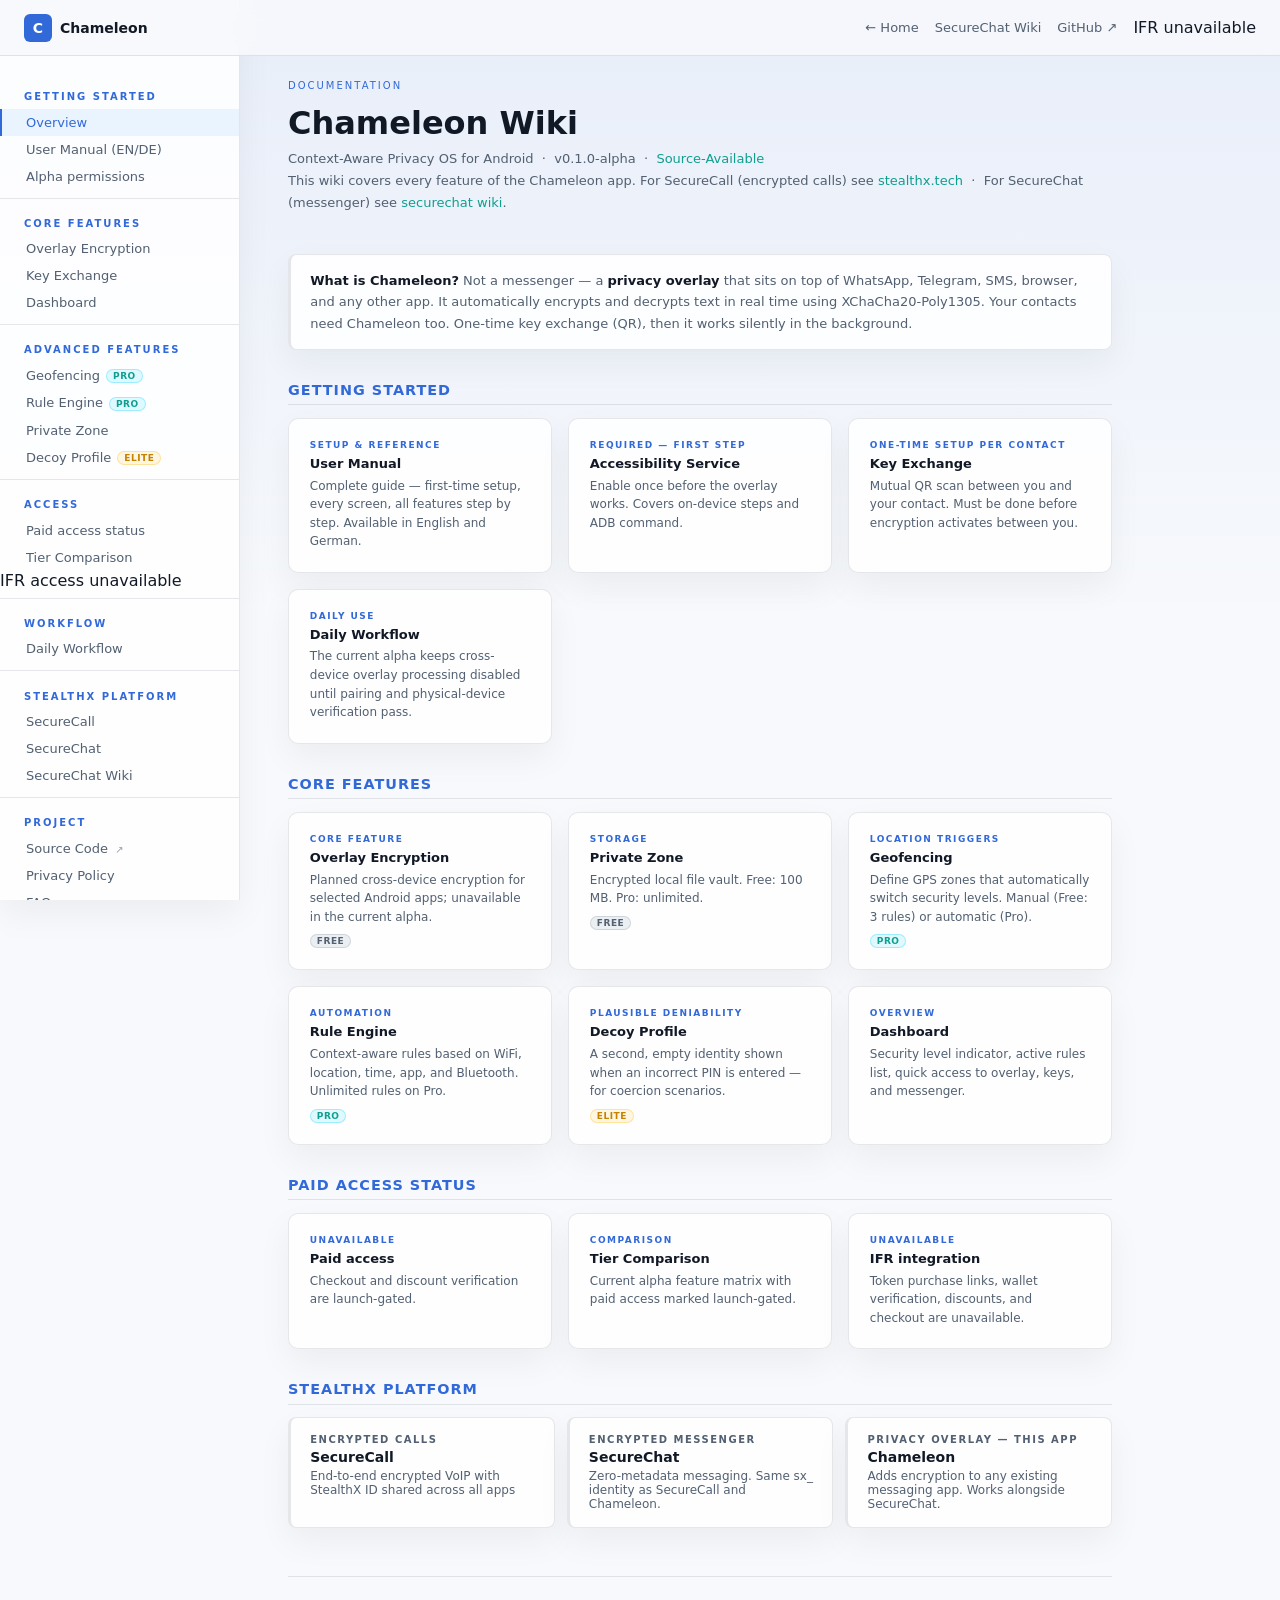
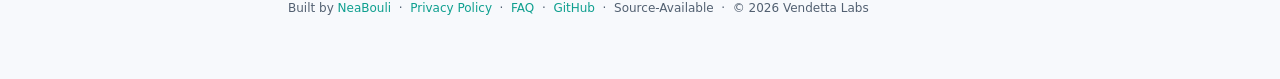
==== wiki/index.html @ fea1949b "fix: address Chameleon readiness review" ====
<!DOCTYPE html>
<html lang="en">
<head>
<meta charset="UTF-8">
<meta name="viewport" content="width=device-width,initial-scale=1.0">
<meta name="description" content="Chameleon documentation — user manual, overlay encryption, key exchange, geofencing, private zone, decoy profiles, rule engine, and IFR holder discount.">
<meta name="robots" content="index, follow">
<meta name="author" content="NeaBouli / StealthX Platform">
<meta name="theme-color" content="#ff6b35">
<link rel="canonical" href="https://chameleon.stealthx.tech/wiki/">
<meta property="og:type" content="website">
<meta property="og:site_name" content="Chameleon — StealthX Platform">
<meta property="og:title" content="Chameleon Wiki — Documentation">
<meta property="og:description" content="Complete documentation for Chameleon Privacy OS — overlay encryption, geofencing, decoy profiles, and IFR holder discount.">
<meta property="og:url" content="https://chameleon.stealthx.tech/wiki/">
<meta name="twitter:card" content="summary">
<meta name="twitter:title" content="Chameleon Wiki — Documentation">
<title>Chameleon Wiki — Documentation</title>
<link rel="icon" type="image/png" href="../chameleon-logo.png">
<style>
:root{--bg:#0a0a0f;--surface:#0d1b2a;--surface2:#1b2a3b;--border:#1e3a52;--orange:#ff6b35;--cyan:#00d4ff;--green:#00ff88;--gold:#ffb800;--muted:#8899aa;--text:#e8edf2;--text-dim:#b0bec5}
*{margin:0;padding:0;box-sizing:border-box}
body{background:var(--bg);color:var(--text);font-family:'Segoe UI',system-ui,sans-serif;display:flex;min-height:100vh}
nav.topbar{position:fixed;top:0;left:0;right:0;height:56px;background:rgba(10,10,15,.97);border-bottom:1px solid var(--border);display:flex;align-items:center;padding:0 1.5rem;gap:1rem;z-index:100;backdrop-filter:blur(12px)}
nav.topbar a{color:var(--muted);text-decoration:none;font-size:13px;font-weight:500;transition:color .15s}
nav.topbar a:hover{color:var(--orange)}
nav.topbar .logo{display:flex;align-items:center;gap:8px;text-decoration:none;margin-right:auto}
.logo-icon{background:var(--orange);border-radius:6px;width:28px;height:28px;display:flex;align-items:center;justify-content:center;font-size:14px;font-weight:900;color:#fff;flex-shrink:0}
.logo-name{font-size:14px;font-weight:700;color:var(--text)}

aside{width:240px;flex-shrink:0;border-right:1px solid var(--border);padding:72px 0 3rem;position:fixed;top:0;bottom:0;overflow-y:auto;background:var(--surface)}
aside h4{font-size:10px;letter-spacing:2px;text-transform:uppercase;color:var(--muted);padding:1.2rem 1.5rem .4rem;border-top:1px solid var(--border);margin-top:.5rem}
aside h4:first-child{border-top:none;margin-top:0}
aside a{display:block;padding:6px 1.5rem;font-size:13px;color:var(--text-dim);text-decoration:none;border-left:2px solid transparent;transition:all .15s}
aside a:hover,aside a.active{color:var(--orange);border-left-color:var(--orange);background:rgba(255,107,53,.07)}
aside .sidebar-badge{display:inline-block;font-size:9px;font-weight:700;letter-spacing:.5px;text-transform:uppercase;padding:1px 6px;border-radius:10px;margin-left:6px;vertical-align:middle}
aside .badge-pro{background:rgba(0,212,255,.12);color:var(--cyan);border:1px solid rgba(0,212,255,.3)}
aside .badge-elite{background:rgba(255,184,0,.12);color:var(--gold);border:1px solid rgba(255,184,0,.3)}
aside .ext-icon{font-size:10px;margin-left:3px;opacity:.6}

main{margin-left:240px;padding:80px 3rem 4rem;max-width:920px;flex:1}
.wiki-label{font-size:10px;letter-spacing:2px;color:var(--orange);text-transform:uppercase;margin-bottom:.8rem}
h1{font-size:2rem;font-weight:800;margin-bottom:.4rem}
.meta{font-size:13px;color:var(--muted);margin-bottom:2.5rem;line-height:1.7}
.meta a{color:var(--cyan);text-decoration:none}
.meta a:hover{text-decoration:underline}
h2{font-size:.9rem;font-weight:700;color:var(--orange);letter-spacing:1px;text-transform:uppercase;margin:2rem 0 .8rem;padding-bottom:.4rem;border-bottom:1px solid var(--border)}
.card-grid{display:grid;grid-template-columns:repeat(auto-fit,minmax(210px,1fr));gap:1rem;margin-bottom:.5rem}
.wiki-card{background:var(--surface);border:1px solid var(--border);border-radius:10px;padding:1.3rem;text-decoration:none;transition:border-color .2s,transform .15s;display:block}
.wiki-card:hover{border-color:var(--orange);transform:translateY(-2px)}
.wiki-card-type{font-size:9px;letter-spacing:1.5px;text-transform:uppercase;color:var(--orange);margin-bottom:.4rem;font-weight:700}
.wiki-card h3{font-size:13px;font-weight:700;color:var(--text);margin-bottom:.35rem}
.wiki-card p{font-size:12px;color:var(--muted);line-height:1.55}
.wiki-card .card-badge{display:inline-block;font-size:9px;font-weight:700;letter-spacing:.5px;text-transform:uppercase;padding:1px 6px;border-radius:10px;margin-top:.5rem}
.badge-free{background:rgba(136,153,170,.15);color:var(--muted);border:1px solid rgba(136,153,170,.3)}
.badge-pro{background:rgba(0,212,255,.12);color:var(--cyan);border:1px solid rgba(0,212,255,.3)}
.badge-elite{background:rgba(255,184,0,.12);color:var(--gold);border:1px solid rgba(255,184,0,.3)}
.platform-grid{display:grid;grid-template-columns:repeat(auto-fit,minmax(200px,1fr));gap:.75rem;margin-bottom:2rem}
.platform-card{background:var(--surface);border:1px solid var(--border);border-radius:8px;padding:1rem 1.2rem;text-decoration:none;display:flex;flex-direction:column;gap:.25rem;transition:border-color .2s}
.platform-card:hover{border-color:var(--cyan)}
.platform-card .pc-label{font-size:10px;letter-spacing:1.5px;text-transform:uppercase;color:var(--muted);font-weight:700}
.platform-card .pc-name{font-size:14px;font-weight:700;color:var(--text)}
.platform-card .pc-desc{font-size:12px;color:var(--muted)}
.platform-card.sc{border-left:3px solid var(--green)}
.platform-card.ch{border-left:3px solid var(--orange)}
.platform-card.call{border-left:3px solid var(--cyan)}
.info-banner{background:var(--surface);border:1px solid var(--border);border-left:3px solid var(--orange);border-radius:8px;padding:.9rem 1.2rem;font-size:13px;color:var(--text-dim);margin-bottom:2rem;line-height:1.65}
.info-banner strong{color:var(--text)}
footer{margin-top:3rem;padding-top:1.5rem;border-top:1px solid var(--border);font-size:12px;color:var(--muted)}
footer a{color:var(--cyan);text-decoration:none}
@media(max-width:768px){aside{display:none}main{margin-left:0;padding:70px 1.2rem 2rem}}
</style>
<link rel="stylesheet" href="wiki-light.css">
</head>
<body>

<nav class="topbar">
  <a class="logo" href="../">
    <div class="logo-icon">C</div>
    <span class="logo-name">Chameleon</span>
  </a>
  <a href="../">&#8592; Home</a>
  <a href="https://securechat.stealthx.tech/wiki/">SecureChat Wiki</a>
  <a href="https://github.com/NeaBouli/chameleon" target="_blank" rel="noopener">GitHub &#8599;</a>
  <span>IFR unavailable</span>
</nav>

<aside>
  <h4>Getting Started</h4>
  <a href="index.html" class="active">Overview</a>
  <a href="user-manual.html">User Manual (EN/DE)</a>
  <a href="user-manual.html#en-prereq">Alpha permissions</a>

  <h4>Core Features</h4>
  <a href="user-manual.html#en-overlay">Overlay Encryption</a>
  <a href="user-manual.html#en-keys">Key Exchange</a>
  <a href="user-manual.html#en-dashboard">Dashboard</a>

  <h4>Advanced Features</h4>
  <a href="user-manual.html#geofencing">Geofencing<span class="sidebar-badge badge-pro">PRO</span></a>
  <a href="user-manual.html#rules">Rule Engine<span class="sidebar-badge badge-pro">PRO</span></a>
  <a href="user-manual.html#private-zone">Private Zone</a>
  <a href="user-manual.html#decoy">Decoy Profile<span class="sidebar-badge badge-elite">ELITE</span></a>

  <h4>Access</h4>
  <a href="user-manual.html#ifr">Paid access status</a>
  <a href="user-manual.html#en-tiers">Tier Comparison</a>
  <span>IFR access unavailable</span>

  <h4>Workflow</h4>
  <a href="user-manual.html#en-workflow">Daily Workflow</a>

  <h4>StealthX Platform</h4>
  <a href="https://stealthx.tech">SecureCall</a>
  <a href="https://securechat.stealthx.tech">SecureChat</a>
  <a href="https://securechat.stealthx.tech/wiki/">SecureChat Wiki</a>

  <h4>Project</h4>
  <a href="https://github.com/NeaBouli/chameleon" target="_blank" rel="noopener">Source Code <span class="ext-icon">&#8599;</span></a>
  <a href="https://securechat.stealthx.tech/privacy.html">Privacy Policy</a>
  <a href="https://chameleon.stealthx.tech/#faq">FAQ</a>
  <a href="https://github.com/NeaBouli/chameleon/blob/main/SECURITY.md" target="_blank" rel="noopener">Security Policy <span class="ext-icon">&#8599;</span></a>
  <a href="https://github.com/NeaBouli/chameleon/blob/main/CONTRIBUTING.md" target="_blank" rel="noopener">Contributing <span class="ext-icon">&#8599;</span></a>
</aside>

<main>
  <div class="wiki-label">Documentation</div>
  <h1>Chameleon Wiki</h1>
  <p class="meta">
    Context-Aware Privacy OS for Android &nbsp;&middot;&nbsp; v0.1.0-alpha &nbsp;&middot;&nbsp;
    <a href="https://github.com/NeaBouli/chameleon">Source-Available</a><br>
    This wiki covers every feature of the Chameleon app.
    For SecureCall (encrypted calls) see <a href="https://stealthx.tech">stealthx.tech</a> &nbsp;&middot;&nbsp;
    For SecureChat (messenger) see <a href="https://securechat.stealthx.tech/wiki/">securechat wiki</a>.
  </p>

  <div class="info-banner">
    <strong>What is Chameleon?</strong> Not a messenger — a <strong>privacy overlay</strong> that sits on top of WhatsApp, Telegram, SMS, browser, and any other app. It automatically encrypts and decrypts text in real time using XChaCha20-Poly1305. Your contacts need Chameleon too. One-time key exchange (QR), then it works silently in the background.
  </div>

  <h2>Getting Started</h2>
  <div class="card-grid">
    <a class="wiki-card" href="user-manual.html">
      <div class="wiki-card-type">Setup &amp; Reference</div>
      <h3>User Manual</h3>
      <p>Complete guide — first-time setup, every screen, all features step by step. Available in English and German.</p>
    </a>
    <a class="wiki-card" href="user-manual.html#en-prereq">
      <div class="wiki-card-type">Required — First Step</div>
      <h3>Accessibility Service</h3>
      <p>Enable once before the overlay works. Covers on-device steps and ADB command.</p>
    </a>
    <a class="wiki-card" href="user-manual.html#en-keys">
      <div class="wiki-card-type">One-Time Setup per Contact</div>
      <h3>Key Exchange</h3>
      <p>Mutual QR scan between you and your contact. Must be done before encryption activates between you.</p>
    </a>
    <a class="wiki-card" href="user-manual.html#en-workflow">
      <div class="wiki-card-type">Daily Use</div>
      <h3>Daily Workflow</h3>
      <p>The current alpha keeps cross-device overlay processing disabled until pairing and physical-device verification pass.</p>
    </a>
  </div>

  <h2>Core Features</h2>
  <div class="card-grid">
    <a class="wiki-card" href="user-manual.html#en-overlay">
      <div class="wiki-card-type">Core Feature</div>
      <h3>Overlay Encryption</h3>
      <p>Planned cross-device encryption for selected Android apps; unavailable in the current alpha.</p>
      <span class="card-badge badge-free">FREE</span>
    </a>
    <a class="wiki-card" href="user-manual.html#private-zone">
      <div class="wiki-card-type">Storage</div>
      <h3>Private Zone</h3>
      <p>Encrypted local file vault. Free: 100 MB. Pro: unlimited.</p>
      <span class="card-badge badge-free">FREE</span>
    </a>
    <a class="wiki-card" href="user-manual.html#geofencing">
      <div class="wiki-card-type">Location Triggers</div>
      <h3>Geofencing</h3>
      <p>Define GPS zones that automatically switch security levels. Manual (Free: 3 rules) or automatic (Pro).</p>
      <span class="card-badge badge-pro">PRO</span>
    </a>
    <a class="wiki-card" href="user-manual.html#rules">
      <div class="wiki-card-type">Automation</div>
      <h3>Rule Engine</h3>
      <p>Context-aware rules based on WiFi, location, time, app, and Bluetooth. Unlimited rules on Pro.</p>
      <span class="card-badge badge-pro">PRO</span>
    </a>
    <a class="wiki-card" href="user-manual.html#decoy">
      <div class="wiki-card-type">Plausible Deniability</div>
      <h3>Decoy Profile</h3>
      <p>A second, empty identity shown when an incorrect PIN is entered — for coercion scenarios.</p>
      <span class="card-badge badge-elite">ELITE</span>
    </a>
    <a class="wiki-card" href="user-manual.html#en-dashboard">
      <div class="wiki-card-type">Overview</div>
      <h3>Dashboard</h3>
      <p>Security level indicator, active rules list, quick access to overlay, keys, and messenger.</p>
    </a>
  </div>

  <h2>Paid access status</h2>
  <div class="card-grid">
    <a class="wiki-card" href="user-manual.html#ifr">
      <div class="wiki-card-type">Unavailable</div>
      <h3>Paid access</h3>
      <p>Checkout and discount verification are launch-gated.</p>
    </a>
    <a class="wiki-card" href="user-manual.html#en-tiers">
      <div class="wiki-card-type">Comparison</div>
      <h3>Tier Comparison</h3>
      <p>Current alpha feature matrix with paid access marked launch-gated.</p>
    </a>
    <div class="wiki-card">
      <div class="wiki-card-type">Unavailable</div>
      <h3>IFR integration</h3>
      <p>Token purchase links, wallet verification, discounts, and checkout are unavailable.</p>
    </div>
  </div>

  <h2>StealthX Platform</h2>
  <div class="platform-grid">
    <a class="platform-card call" href="https://stealthx.tech">
      <span class="pc-label">Encrypted Calls</span>
      <span class="pc-name">SecureCall</span>
      <span class="pc-desc">End-to-end encrypted VoIP with StealthX ID shared across all apps</span>
    </a>
    <a class="platform-card sc" href="https://securechat.stealthx.tech">
      <span class="pc-label">Encrypted Messenger</span>
      <span class="pc-name">SecureChat</span>
      <span class="pc-desc">Zero-metadata messaging. Same sx_ identity as SecureCall and Chameleon.</span>
    </a>
    <a class="platform-card ch" href="https://chameleon.stealthx.tech">
      <span class="pc-label">Privacy Overlay — This app</span>
      <span class="pc-name">Chameleon</span>
      <span class="pc-desc">Adds encryption to any existing messaging app. Works alongside SecureChat.</span>
    </a>
  </div>

  <footer>
    Built by <a href="https://github.com/NeaBouli">NeaBouli</a> &nbsp;&middot;&nbsp;
    <a href="https://securechat.stealthx.tech/privacy.html">Privacy Policy</a> &nbsp;&middot;&nbsp;
    <a href="https://chameleon.stealthx.tech/#faq">FAQ</a> &nbsp;&middot;&nbsp;
    <a href="https://github.com/NeaBouli/chameleon">GitHub</a> &nbsp;&middot;&nbsp;
    Source-Available &nbsp;&middot;&nbsp; &copy; 2026 Vendetta Labs
  </footer>
</main>

</body>
</html>
---- wiki/wiki-light.css ----
:root {
  --bg: #f7f9fc !important;
  --surface: #ffffff !important;
  --surface2: #f1f5f9 !important;
  --border: rgba(15,23,42,.1) !important;
  --orange: #3269d8 !important;
  --cyan: #0e9f8f !important;
  --green: #069668 !important;
  --gold: #c58100 !important;
  --muted: #526071 !important;
  --text: #121926 !important;
  --text-dim: #526071 !important;
}

html { scroll-behavior: smooth; }
body {
  color: var(--text) !important;
  background:
    linear-gradient(180deg, rgba(50,105,216,.08), transparent 620px),
    var(--bg) !important;
}

nav,
nav.topbar {
  background: rgba(247,249,252,.88) !important;
  border-bottom: 1px solid var(--border) !important;
  backdrop-filter: blur(18px);
}

nav a,
nav.topbar a,
.nav-right a {
  color: var(--muted) !important;
}

nav a:hover,
nav.topbar a:hover,
.nav-right a:hover,
.nav-right a.wiki-link {
  color: var(--orange) !important;
  background: #eaf4ff !important;
}

aside,
.toc,
.info-box,
.tip-box,
.warn-box,
.wiki-card,
.platform-card,
.info-banner,
.adb {
  background: rgba(255,255,255,.86) !important;
  border-color: var(--border) !important;
  box-shadow: 0 14px 34px rgba(15,23,42,.05);
}

aside {
  border-right: 1px solid var(--border) !important;
}

aside h4,
.wiki-label,
.guide-label,
.toc-title,
.section-num,
.wiki-card-type,
h2 {
  color: var(--orange) !important;
}

aside a,
p,
.meta,
.guide-sub,
.wiki-card p,
.platform-card .pc-desc,
.toc li,
td,
.step-list li,
footer {
  color: var(--muted) !important;
}

aside a:hover,
aside a.active {
  color: var(--orange) !important;
  border-left-color: var(--orange) !important;
  background: #eaf4ff !important;
}

h1,
h3,
strong,
.logo-name,
.nav-logo-app,
.wiki-card h3,
.platform-card .pc-name,
td:first-child,
.guide-title,
.section-heading {
  color: var(--text) !important;
}

.guide-title span {
  color: var(--orange) !important;
}

.wiki-card:hover,
.platform-card:hover {
  background: #eaf4ff !important;
  border-color: rgba(50,105,216,.32) !important;
  transform: translateY(-2px);
  box-shadow: 0 14px 34px rgba(50,105,216,.12);
}

table {
  background: var(--surface) !important;
  border-color: var(--border) !important;
}

th {
  background: var(--surface2) !important;
  color: var(--orange) !important;
  border-color: var(--border) !important;
}

td {
  border-color: var(--border) !important;
}

tr:nth-child(even) td {
  background: #f8fbff !important;
}

code,
.adb {
  color: #1d4ed8 !important;
  background: rgba(50,105,216,.08) !important;
}

.lang-toggle {
  background: var(--surface) !important;
  border-color: var(--border) !important;
}

.lang-btn {
  color: var(--muted) !important;
}

.lang-btn.active,
.nav-logo-icon,
.logo-icon {
  background: var(--orange) !important;
  color: #fff !important;
}

footer {
  border-top-color: var(--border) !important;
}

@media (max-width: 768px) {
  main { background: transparent !important; }
}
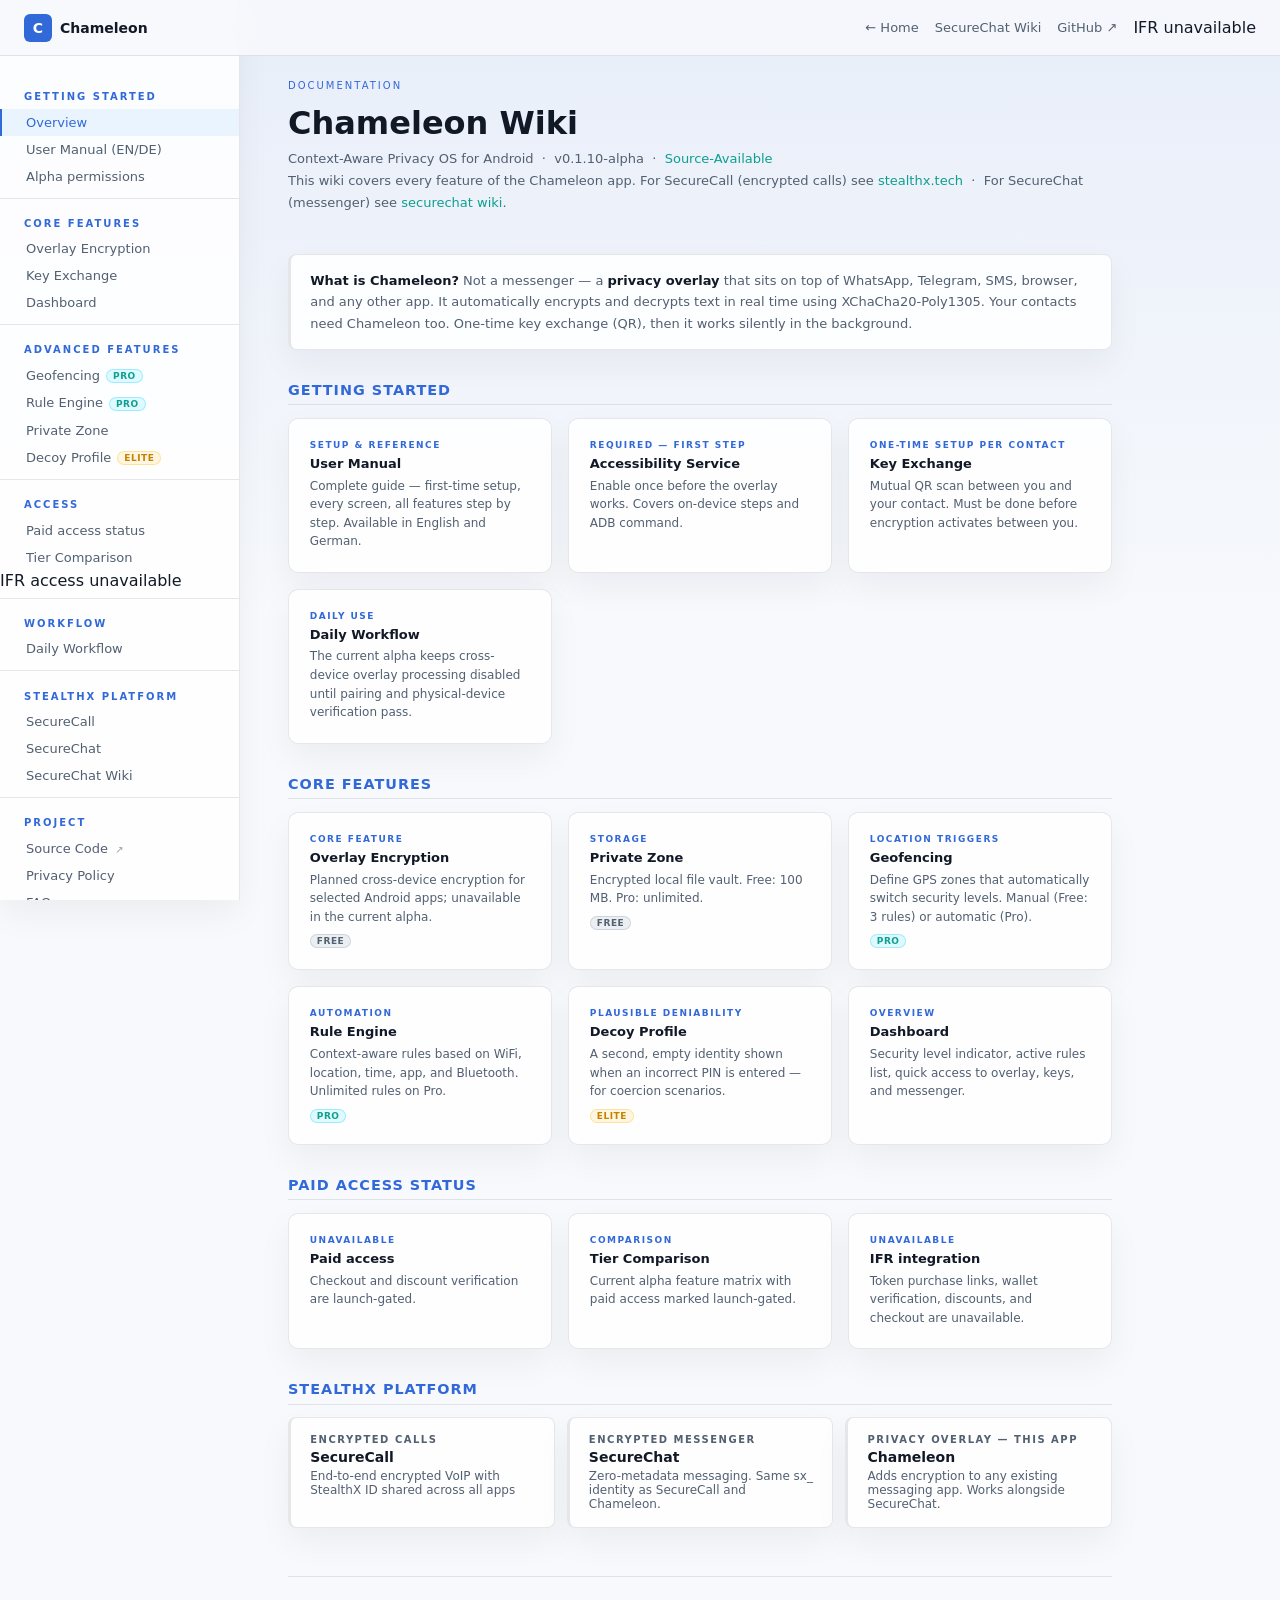
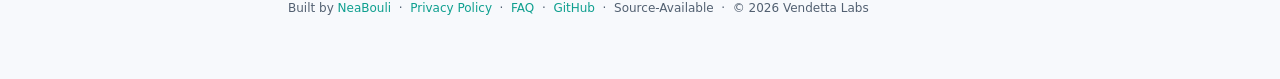
==== commit 54681ef1: "docs: pin Chameleon current alpha references" ====
--- a/wiki/index.html
+++ b/wiki/index.html
@@ -127,7 +127,7 @@
   <div class="wiki-label">Documentation</div>
   <h1>Chameleon Wiki</h1>
   <p class="meta">
-    Context-Aware Privacy OS for Android &nbsp;&middot;&nbsp; v0.1.0-alpha &nbsp;&middot;&nbsp;
+    Context-Aware Privacy OS for Android &nbsp;&middot;&nbsp; v0.1.10-alpha &nbsp;&middot;&nbsp;
     <a href="https://github.com/NeaBouli/chameleon">Source-Available</a><br>
     This wiki covers every feature of the Chameleon app.
     For SecureCall (encrypted calls) see <a href="https://stealthx.tech">stealthx.tech</a> &nbsp;&middot;&nbsp;
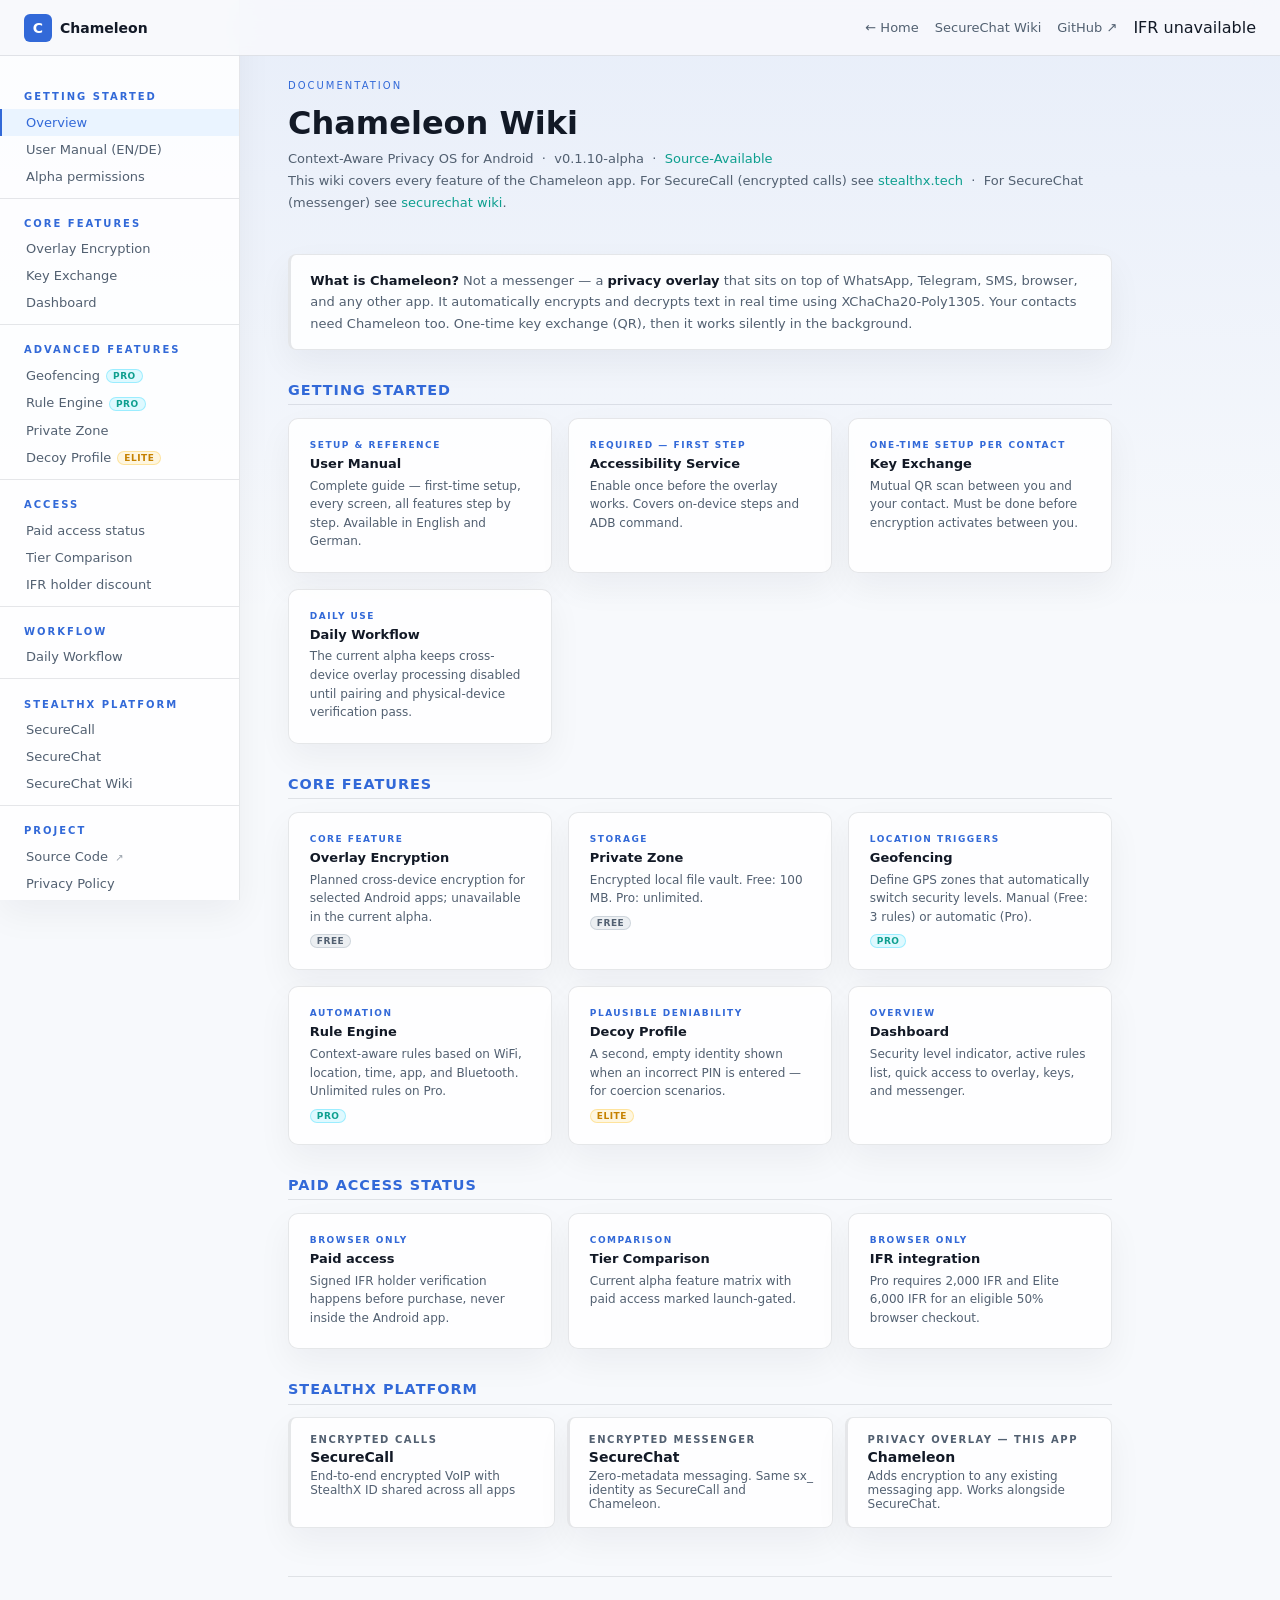
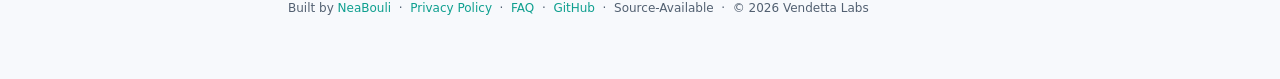
==== commit f8396b5d: "feat: add browser-only IFR discount checkout" ====
--- a/wiki/index.html
+++ b/wiki/index.html
@@ -105,7 +105,7 @@
   <h4>Access</h4>
   <a href="user-manual.html#ifr">Paid access status</a>
   <a href="user-manual.html#en-tiers">Tier Comparison</a>
-  <span>IFR access unavailable</span>
+  <a href="../#ifr">IFR holder discount</a>
 
   <h4>Workflow</h4>
   <a href="user-manual.html#en-workflow">Daily Workflow</a>
@@ -204,9 +204,9 @@
   <h2>Paid access status</h2>
   <div class="card-grid">
     <a class="wiki-card" href="user-manual.html#ifr">
-      <div class="wiki-card-type">Unavailable</div>
+      <div class="wiki-card-type">Browser only</div>
       <h3>Paid access</h3>
-      <p>Checkout and discount verification are launch-gated.</p>
+      <p>Signed IFR holder verification happens before purchase, never inside the Android app.</p>
     </a>
     <a class="wiki-card" href="user-manual.html#en-tiers">
       <div class="wiki-card-type">Comparison</div>
@@ -214,9 +214,9 @@
       <p>Current alpha feature matrix with paid access marked launch-gated.</p>
     </a>
     <div class="wiki-card">
-      <div class="wiki-card-type">Unavailable</div>
+      <div class="wiki-card-type">Browser only</div>
       <h3>IFR integration</h3>
-      <p>Token purchase links, wallet verification, discounts, and checkout are unavailable.</p>
+      <p>Pro requires 2,000 IFR and Elite 6,000 IFR for an eligible 50% browser checkout.</p>
     </div>
   </div>
 
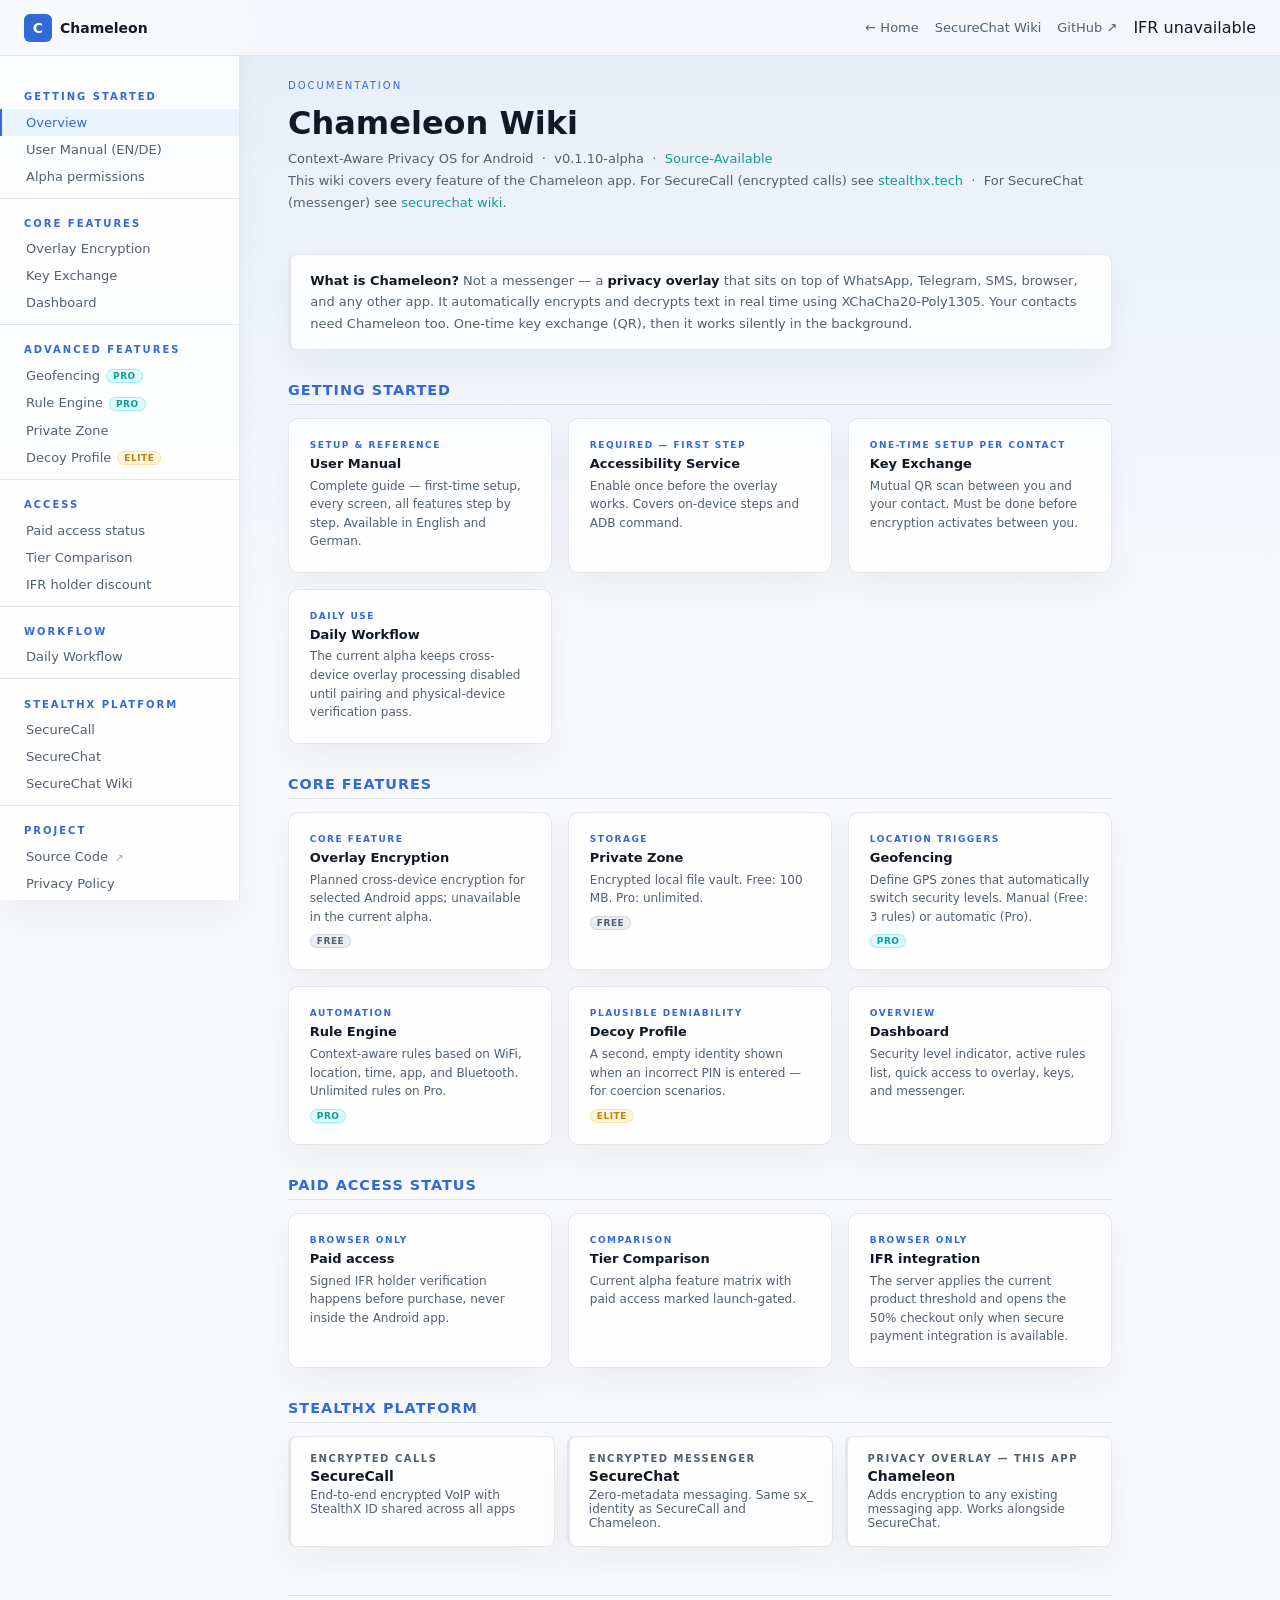
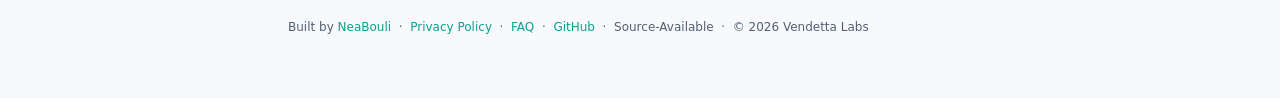
==== commit e8de12c3: "fix: align and harden IFR checkout flow" ====
--- a/wiki/index.html
+++ b/wiki/index.html
@@ -216,7 +216,7 @@
     <div class="wiki-card">
       <div class="wiki-card-type">Browser only</div>
       <h3>IFR integration</h3>
-      <p>Pro requires 2,000 IFR and Elite 6,000 IFR for an eligible 50% browser checkout.</p>
+      <p>The server applies the current product threshold and opens the 50% checkout only when secure payment integration is available.</p>
     </div>
   </div>
 
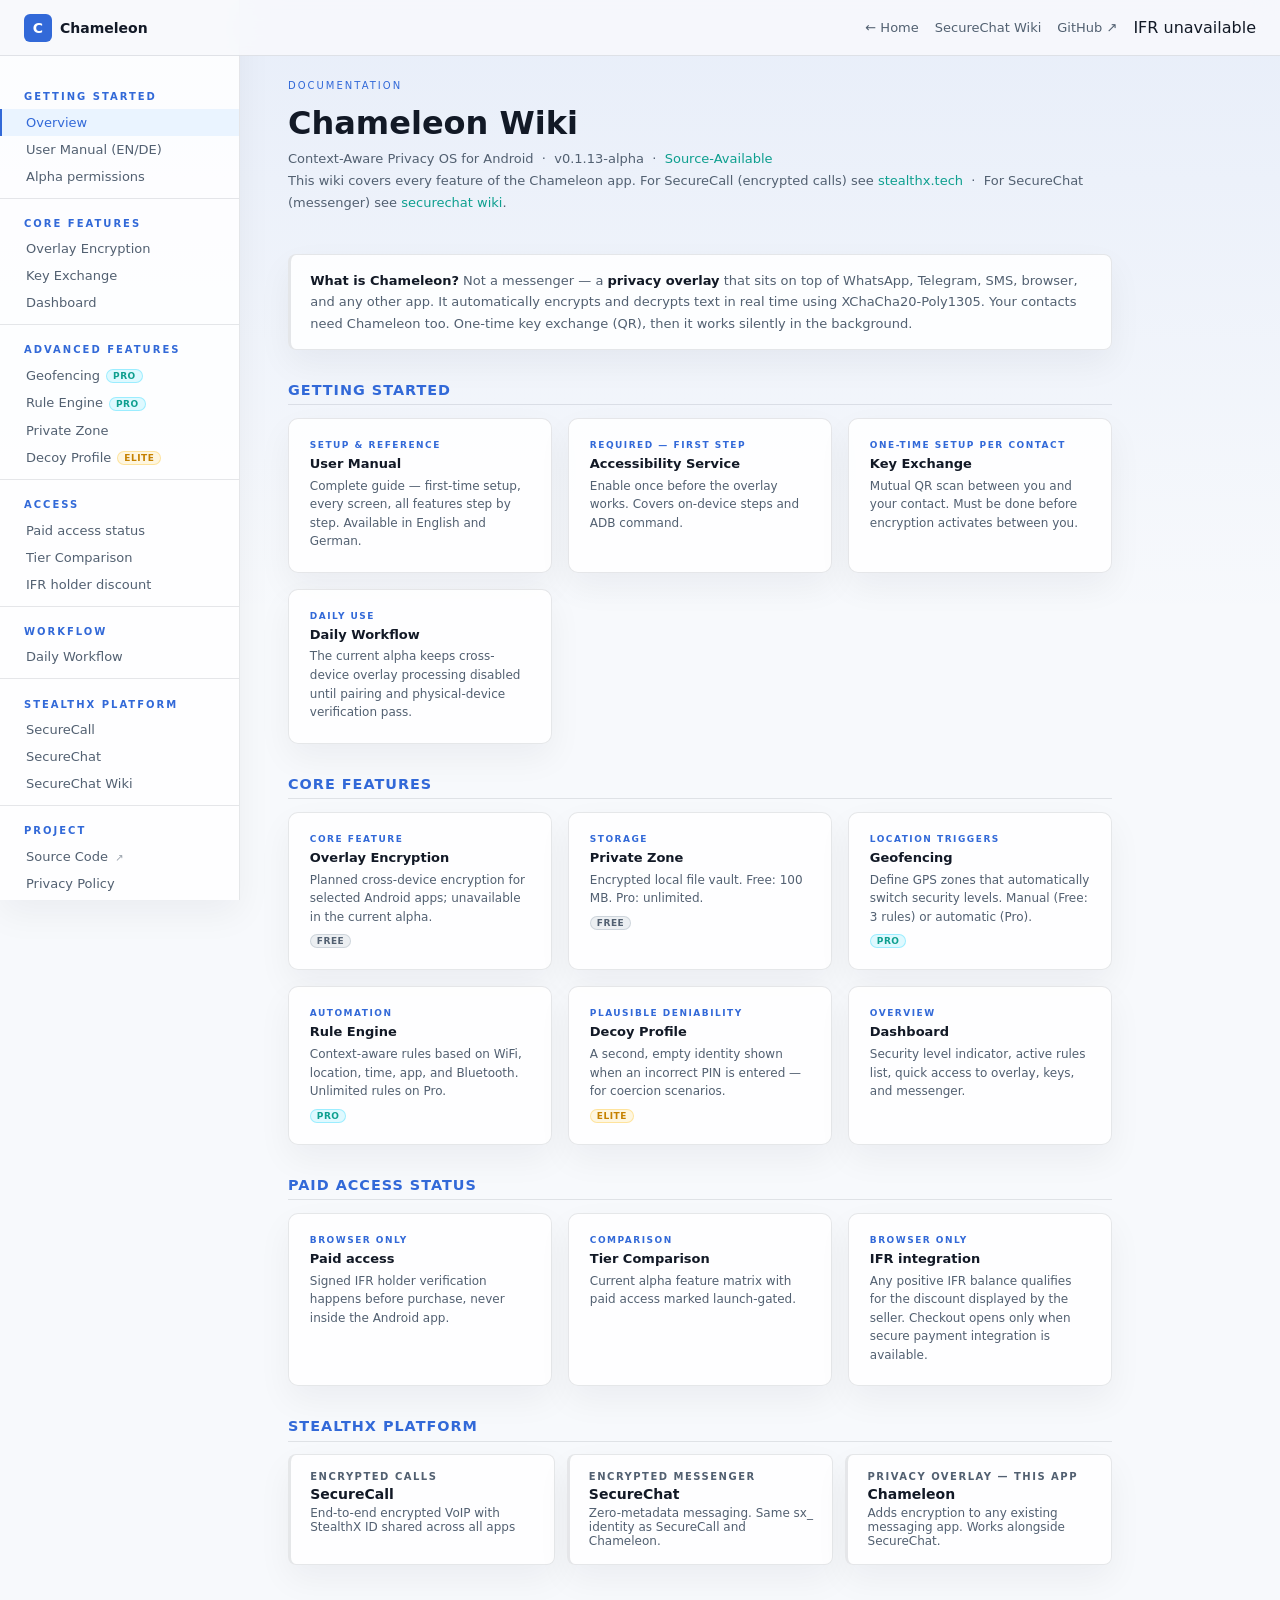
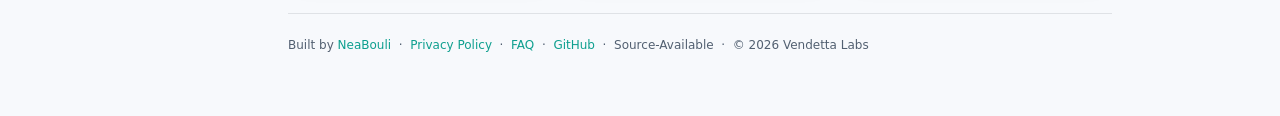
==== commit 35d4aa9f: "fix: prepare pre-sale release candidate" ====
--- a/wiki/index.html
+++ b/wiki/index.html
@@ -127,7 +127,7 @@
   <div class="wiki-label">Documentation</div>
   <h1>Chameleon Wiki</h1>
   <p class="meta">
-    Context-Aware Privacy OS for Android &nbsp;&middot;&nbsp; v0.1.10-alpha &nbsp;&middot;&nbsp;
+    Context-Aware Privacy OS for Android &nbsp;&middot;&nbsp; v0.1.13-alpha &nbsp;&middot;&nbsp;
     <a href="https://github.com/NeaBouli/chameleon">Source-Available</a><br>
     This wiki covers every feature of the Chameleon app.
     For SecureCall (encrypted calls) see <a href="https://stealthx.tech">stealthx.tech</a> &nbsp;&middot;&nbsp;
@@ -216,7 +216,7 @@
     <div class="wiki-card">
       <div class="wiki-card-type">Browser only</div>
       <h3>IFR integration</h3>
-      <p>The server applies the current product threshold and opens the 50% checkout only when secure payment integration is available.</p>
+      <p>Any positive IFR balance qualifies for the discount displayed by the seller. Checkout opens only when secure payment integration is available.</p>
     </div>
   </div>
 
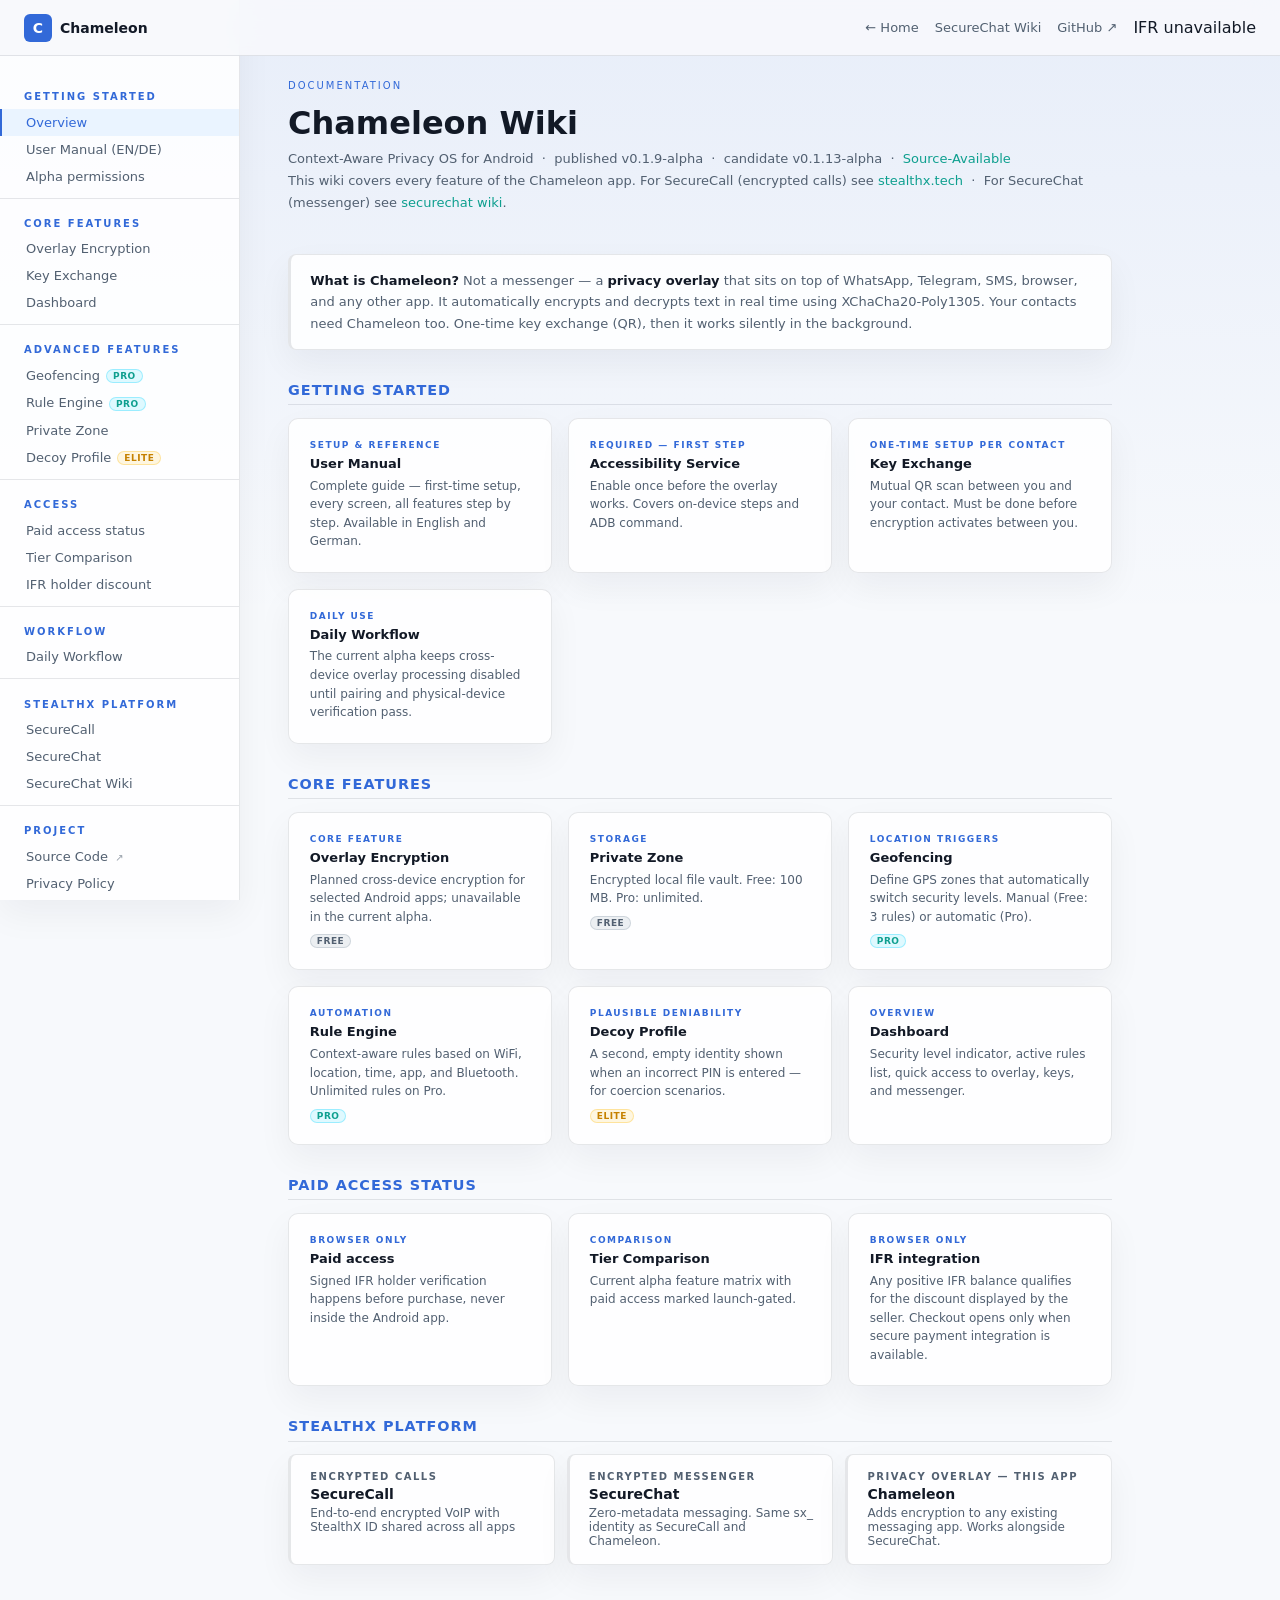
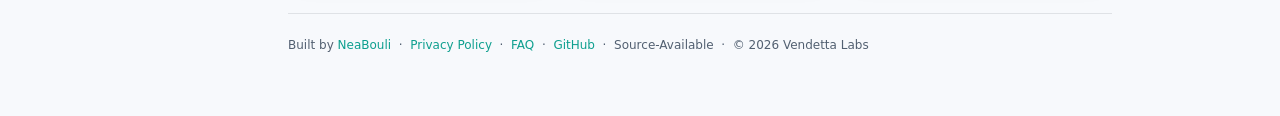
==== commit 3bdc8e84: "fix: enforce signed entitlements in releases" ====
--- a/wiki/index.html
+++ b/wiki/index.html
@@ -127,7 +127,7 @@
   <div class="wiki-label">Documentation</div>
   <h1>Chameleon Wiki</h1>
   <p class="meta">
-    Context-Aware Privacy OS for Android &nbsp;&middot;&nbsp; v0.1.13-alpha &nbsp;&middot;&nbsp;
+    Context-Aware Privacy OS for Android &nbsp;&middot;&nbsp; published v0.1.9-alpha &nbsp;&middot;&nbsp; candidate v0.1.13-alpha &nbsp;&middot;&nbsp;
     <a href="https://github.com/NeaBouli/chameleon">Source-Available</a><br>
     This wiki covers every feature of the Chameleon app.
     For SecureCall (encrypted calls) see <a href="https://stealthx.tech">stealthx.tech</a> &nbsp;&middot;&nbsp;
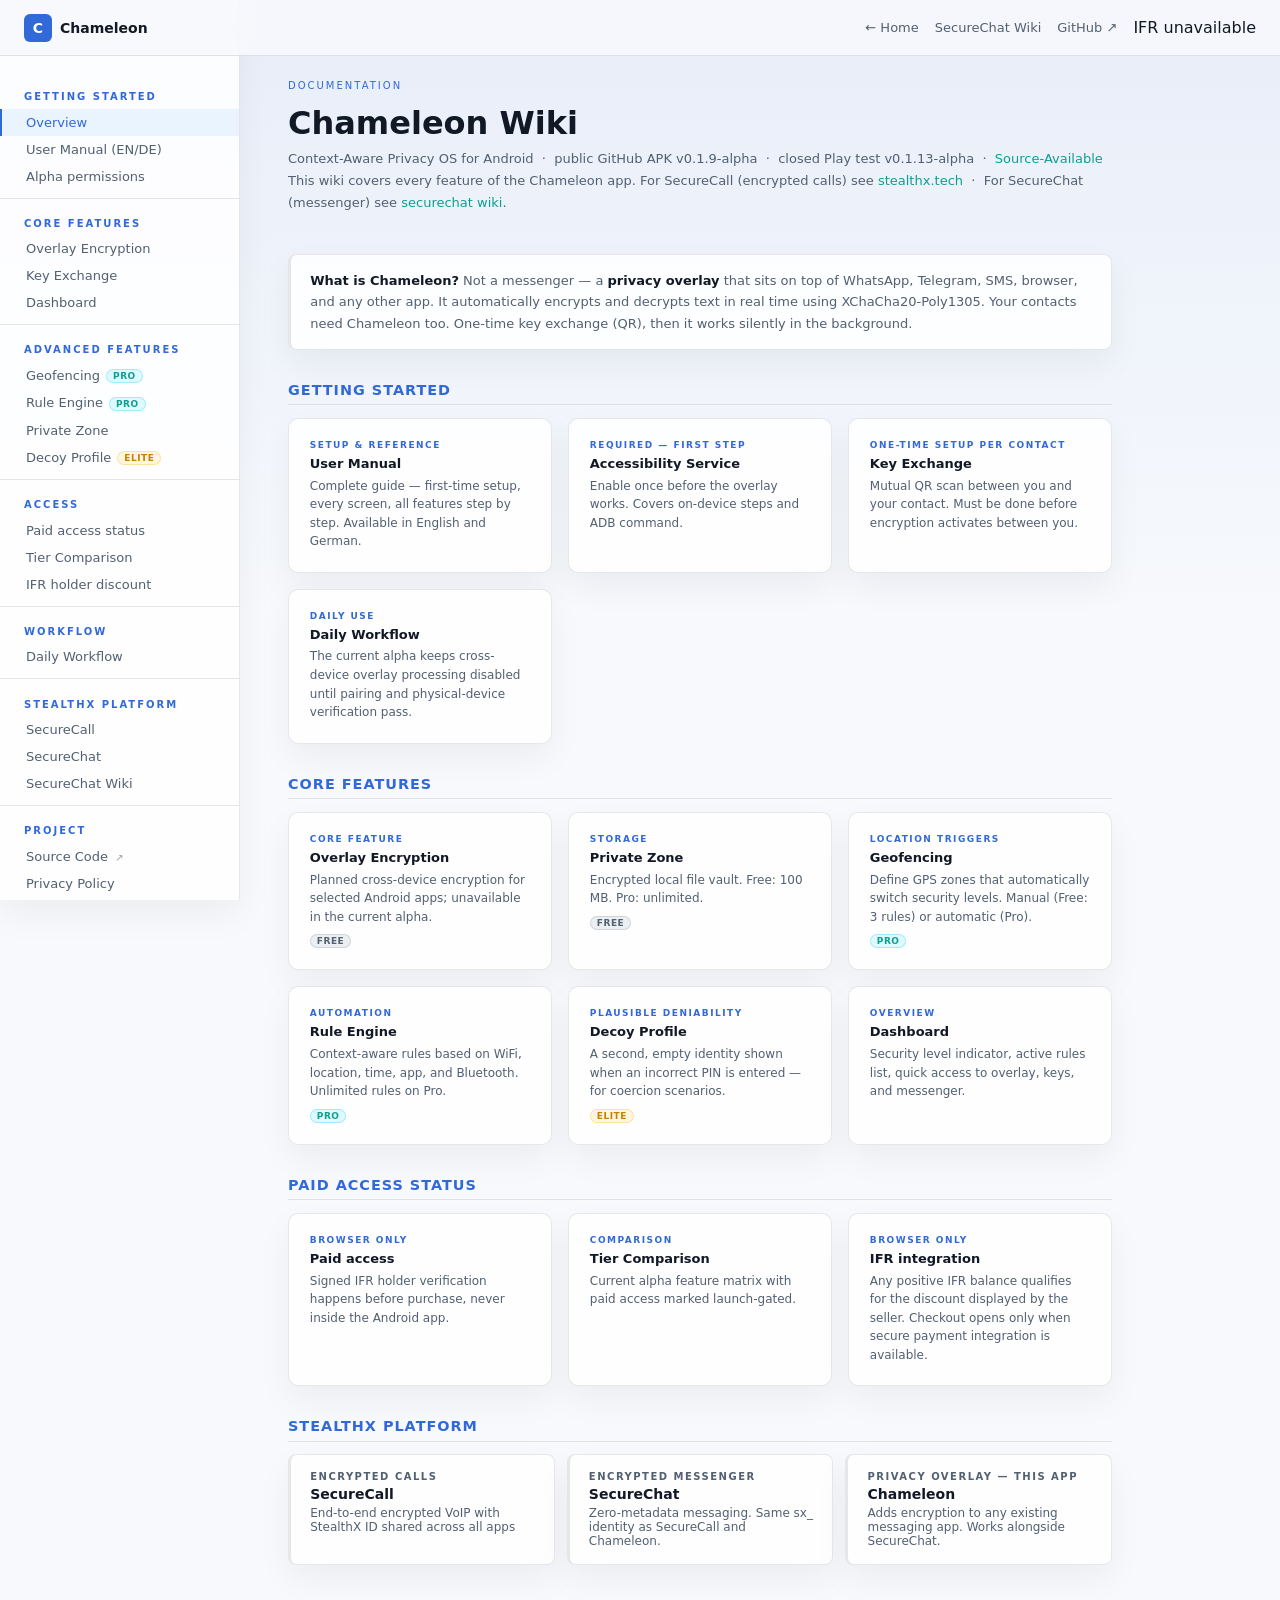
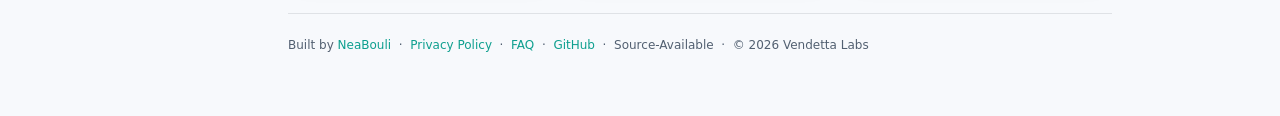
==== commit 8a0ece9e: "docs: synchronize public Chameleon content" ====
--- a/wiki/index.html
+++ b/wiki/index.html
@@ -117,8 +117,8 @@
 
   <h4>Project</h4>
   <a href="https://github.com/NeaBouli/chameleon" target="_blank" rel="noopener">Source Code <span class="ext-icon">&#8599;</span></a>
-  <a href="https://securechat.stealthx.tech/privacy.html">Privacy Policy</a>
-  <a href="https://chameleon.stealthx.tech/#faq">FAQ</a>
+  <a href="https://chameleon.stealthx.tech/privacy.html">Privacy Policy</a>
+  <a href="https://chameleon.stealthx.tech/faq.html">FAQ</a>
   <a href="https://github.com/NeaBouli/chameleon/blob/main/SECURITY.md" target="_blank" rel="noopener">Security Policy <span class="ext-icon">&#8599;</span></a>
   <a href="https://github.com/NeaBouli/chameleon/blob/main/CONTRIBUTING.md" target="_blank" rel="noopener">Contributing <span class="ext-icon">&#8599;</span></a>
 </aside>
@@ -127,7 +127,7 @@
   <div class="wiki-label">Documentation</div>
   <h1>Chameleon Wiki</h1>
   <p class="meta">
-    Context-Aware Privacy OS for Android &nbsp;&middot;&nbsp; published v0.1.9-alpha &nbsp;&middot;&nbsp; candidate v0.1.13-alpha &nbsp;&middot;&nbsp;
+    Context-Aware Privacy OS for Android &nbsp;&middot;&nbsp; public GitHub APK v0.1.9-alpha &nbsp;&middot;&nbsp; closed Play test v0.1.13-alpha &nbsp;&middot;&nbsp;
     <a href="https://github.com/NeaBouli/chameleon">Source-Available</a><br>
     This wiki covers every feature of the Chameleon app.
     For SecureCall (encrypted calls) see <a href="https://stealthx.tech">stealthx.tech</a> &nbsp;&middot;&nbsp;
@@ -241,8 +241,8 @@
 
   <footer>
     Built by <a href="https://github.com/NeaBouli">NeaBouli</a> &nbsp;&middot;&nbsp;
-    <a href="https://securechat.stealthx.tech/privacy.html">Privacy Policy</a> &nbsp;&middot;&nbsp;
-    <a href="https://chameleon.stealthx.tech/#faq">FAQ</a> &nbsp;&middot;&nbsp;
+    <a href="https://chameleon.stealthx.tech/privacy.html">Privacy Policy</a> &nbsp;&middot;&nbsp;
+    <a href="https://chameleon.stealthx.tech/faq.html">FAQ</a> &nbsp;&middot;&nbsp;
     <a href="https://github.com/NeaBouli/chameleon">GitHub</a> &nbsp;&middot;&nbsp;
     Source-Available &nbsp;&middot;&nbsp; &copy; 2026 Vendetta Labs
   </footer>
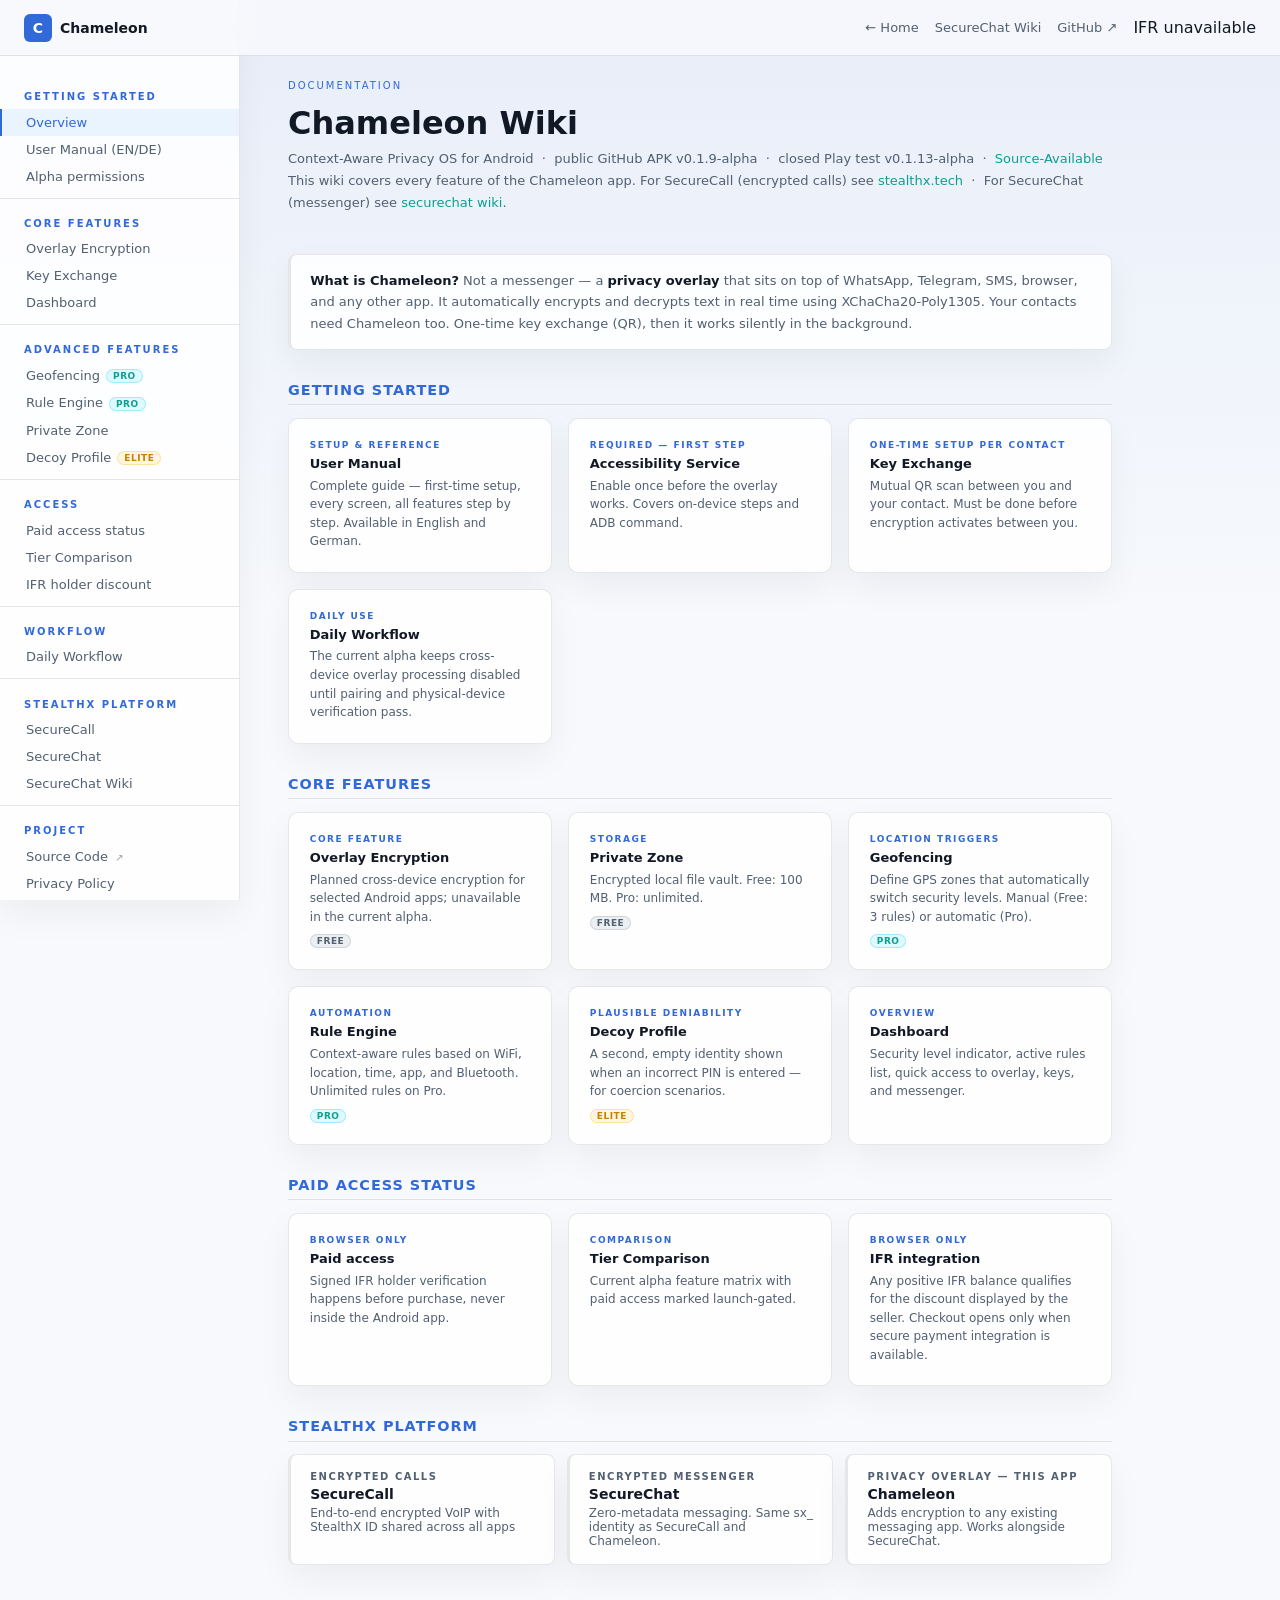
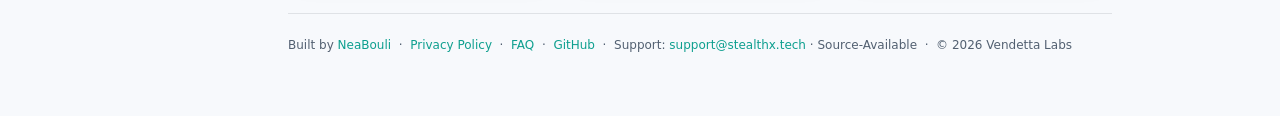
==== commit 43df9c33: "docs(website): one-time licence pricing and support contact Price model A (owner decision 2026-10-17" ====
--- a/wiki/index.html
+++ b/wiki/index.html
@@ -244,9 +244,12 @@
     <a href="https://chameleon.stealthx.tech/privacy.html">Privacy Policy</a> &nbsp;&middot;&nbsp;
     <a href="https://chameleon.stealthx.tech/faq.html">FAQ</a> &nbsp;&middot;&nbsp;
     <a href="https://github.com/NeaBouli/chameleon">GitHub</a> &nbsp;&middot;&nbsp;
+    Support: <span class="js-mail" data-u="troppus" data-d="xhtlaets|hcet"></span> &middot;
     Source-Available &nbsp;&middot;&nbsp; &copy; 2026 Vendetta Labs
   </footer>
 </main>
 
+<script src="../js/mail-assemble.js" defer></script>
+
 </body>
 </html>
